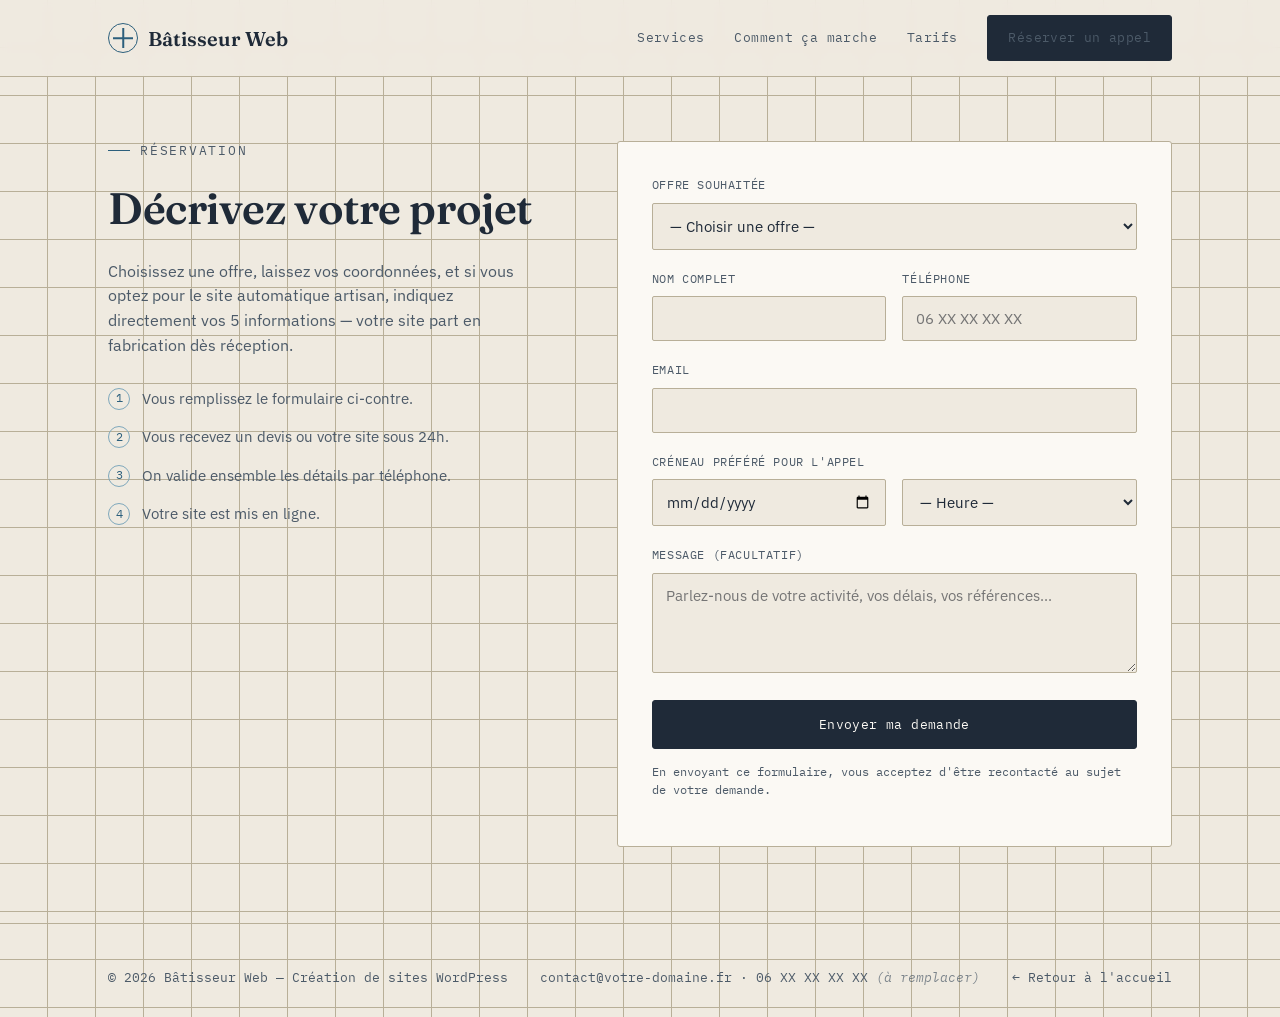
==== reservation.html @ 996fd353 "update profil" ====
<!DOCTYPE html>
<html lang="fr">
<head>
<meta charset="UTF-8">
<meta name="viewport" content="width=device-width, initial-scale=1.0">
<title>Devis Gratuit Site WordPress | Réservation — Bâtisseur Web</title>
<meta name="description" content="Demandez votre devis gratuit pour un site WordPress vitrine, professionnel, e-commerce ou un site automatique pour artisan. Réponse sous 24h.">
<meta name="robots" content="index, follow">
<link rel="canonical" href="https://www.batisseur-web.fr/reservation.html">

<link rel="preconnect" href="https://fonts.googleapis.com">
<link rel="preconnect" href="https://fonts.gstatic.com" crossorigin>
<link rel="preload" as="style" href="https://fonts.googleapis.com/css2?family=Fraunces:opsz,wght@9..144,400;9..144,600&family=IBM+Plex+Mono:wght@400;500;600&family=IBM+Plex+Sans:wght@400;500;600&display=swap">
<link rel="stylesheet" href="https://fonts.googleapis.com/css2?family=Fraunces:opsz,wght@9..144,400;9..144,600&family=IBM+Plex+Mono:wght@400;500;600&family=IBM+Plex+Sans:wght@400;500;600&display=swap" media="print" onload="this.media='all'">
<noscript><link rel="stylesheet" href="https://fonts.googleapis.com/css2?family=Fraunces:opsz,wght@9..144,400;9..144,600&family=IBM+Plex+Mono:wght@400;500;600&family=IBM+Plex+Sans:wght@400;500;600&display=swap"></noscript>

<link rel="stylesheet" href="styles.css">
</head>
<body>

<header class="site-header">
  <div class="wrap">
    <a href="index.html" class="logo"><span class="mark"></span>Bâtisseur Web</a>
    <nav class="main-nav" id="mainNav">
      <a href="index.html#services">Services</a>
      <a href="index.html#comment-ca-marche">Comment ça marche</a>
      <a href="index.html#tarifs">Tarifs</a>
      <a href="reservation.html" class="btn btn-primary">Réserver un appel</a>
    </nav>
    <button class="nav-toggle" id="navToggle" aria-label="Ouvrir le menu" aria-expanded="false"><span></span></button>
  </div>
</header>

<main>
  <section style="padding-top:64px;">
    <div class="wrap booking-wrap">

      <div class="booking-info">
        <p class="eyebrow">Réservation</p>
        <h1>Décrivez votre projet</h1>
        <p>Choisissez une offre, laissez vos coordonnées, et si vous optez pour le site automatique artisan, indiquez directement vos 5 informations — votre site part en fabrication dès réception.</p>

        <ul class="info-list">
          <li><span class="idx">1</span> Vous remplissez le formulaire ci-contre.</li>
          <li><span class="idx">2</span> Vous recevez un devis ou votre site sous 24h.</li>
          <li><span class="idx">3</span> On valide ensemble les détails par téléphone.</li>
          <li><span class="idx">4</span> Votre site est mis en ligne.</li>
        </ul>
      </div>

      <div>
        <form class="booking-form" id="bookingForm" novalidate>

          <div class="field">
            <label for="offre">Offre souhaitée</label>
            <select id="offre" name="offre" required>
              <option value="">— Choisir une offre —</option>
              <option value="essentiel">Site Vitrine Essentiel — 300 € à 600 €</option>
              <option value="professionnel">Site Professionnel — 700 € à 1 500 €</option>
              <option value="ecommerce">Site E-commerce — 1 200 € à 3 000 €+</option>
              <option value="artisan">Site Automatique Artisan — 5 informations</option>
              <option value="autre">Autre / je ne sais pas encore</option>
            </select>
          </div>

          <div class="field-row">
            <div class="field">
              <label for="nom">Nom complet</label>
              <input type="text" id="nom" name="nom" required autocomplete="name">
            </div>
            <div class="field">
              <label for="telephone">Téléphone</label>
              <input type="tel" id="telephone" name="telephone" required autocomplete="tel" placeholder="06 XX XX XX XX">
            </div>
          </div>

          <div class="field">
            <label for="email">Email</label>
            <input type="email" id="email" name="email" required autocomplete="email">
          </div>

          <!-- Champs spécifiques à l'offre Artisan -->
          <fieldset class="artisan-fields" id="artisanFields">
            <legend>Les 5 informations de votre site</legend>

            <div class="field-row">
              <div class="field">
                <label for="metier">01 — Métier</label>
                <input type="text" id="metier" name="metier" placeholder="Plombier">
              </div>
              <div class="field">
                <label for="ville">02 — Ville</label>
                <input type="text" id="ville" name="ville" placeholder="Lyon">
              </div>
            </div>

            <div class="field">
              <label for="services_artisan">04 — Services proposés</label>
              <input type="text" id="services_artisan" name="services_artisan" placeholder="Dépannage, fuite, chaudière">
            </div>

            <div class="field">
              <label for="horaires">05 — Horaires</label>
              <input type="text" id="horaires" name="horaires" placeholder="8h – 19h">
            </div>
            <p class="form-note">Le téléphone (03) est repris automatiquement du champ ci-dessus.</p>
          </fieldset>

          <div class="field">
            <label for="creneau">Créneau préféré pour l'appel</label>
            <div class="field-row">
              <input type="date" id="date" name="date">
              <select id="creneau" name="creneau">
                <option value="">— Heure —</option>
                <option>9h – 11h</option>
                <option>11h – 13h</option>
                <option>14h – 16h</option>
                <option>16h – 18h</option>
              </select>
            </div>
          </div>

          <div class="field">
            <label for="message">Message (facultatif)</label>
            <textarea id="message" name="message" placeholder="Parlez-nous de votre activité, vos délais, vos références..."></textarea>
          </div>

          <button type="submit" class="btn btn-primary" style="width:100%; justify-content:center; padding:15px;">Envoyer ma demande</button>
          <p class="form-note">En envoyant ce formulaire, vous acceptez d'être recontacté au sujet de votre demande.</p>
        </form>

        <div class="confirm-box" id="confirmBox">
          <div class="stamp-badge" style="margin:0 auto 16px;">Demande<br>reçue<br>✓</div>
          <h3>Merci — votre demande est enregistrée</h3>
          <p>Nous revenons vers vous sous 24h avec votre devis ou votre site.</p>
        </div>

      </div>
    </div>
  </section>
</main>

<footer>
  <div class="wrap">
    <span>© 2026 Bâtisseur Web — Création de sites WordPress</span>
    <span>contact@votre-domaine.fr · 06 XX XX XX XX <em style="opacity:.7">(à remplacer)</em></span>
    <a href="index.html">← Retour à l'accueil</a>
  </div>
</footer>

<script src="script.js"></script>
</body>
</html>
---- styles.css ----
/* =========================================================
   Bâtisseur Web — design tokens
   Concept: architect's blueprint / cahier des charges
   ========================================================= */

/* Fonts are loaded from <link> tags in <head> (preconnect + swap)
   instead of @import here, so the CSS itself never blocks on a
   second network round-trip — better First Contentful Paint. */

:root{
  --paper: #EFEAE0;
  --paper-dark: #E2DAC5;
  --ink: #1F2A38;
  --ink-soft: #4C5A68;
  --blueprint: #2C5F7C;
  --blueprint-deep: #1B3A4D;
  --blueprint-light: #7FA8BC;
  --stamp: #B23A2F;
  --stamp-dark: #8C2C22;
  --line: #B8AF98;
  --white: #FBF9F4;

  --font-display: 'Fraunces', serif;
  --font-mono: 'IBM Plex Mono', monospace;
  --font-body: 'IBM Plex Sans', sans-serif;

  --radius: 3px;
}

*{ box-sizing: border-box; }
html{ scroll-behavior: smooth; }

body{
  margin:0;
  background: var(--paper);
  color: var(--ink);
  font-family: var(--font-body);
  font-size: 16px;
  line-height: 1.55;
  background-image:
    linear-gradient(var(--line) 1px, transparent 1px),
    linear-gradient(90deg, var(--line) 1px, transparent 1px);
  background-size: 48px 48px;
  background-position: -1px -1px;
}

img{ max-width:100%; display:block; }
a{ color: inherit; }

.wrap{
  max-width: 1120px;
  margin: 0 auto;
  padding: 0 28px;
}

/* -------------------- Eyebrow / labels -------------------- */
.eyebrow{
  font-family: var(--font-mono);
  font-size: 12.5px;
  letter-spacing: .14em;
  text-transform: uppercase;
  color: var(--blueprint);
  display:flex;
  align-items:center;
  gap:10px;
  margin: 0 0 14px 0;
}
.eyebrow::before{
  content:"";
  width: 22px;
  height: 1px;
  background: var(--blueprint);
  display:inline-block;
}

h1,h2,h3{
  font-family: var(--font-display);
  font-weight: 600;
  margin: 0;
  color: var(--ink);
  letter-spacing: -0.01em;
}

/* -------------------- Header -------------------- */
.site-header{
  position: sticky;
  top:0;
  z-index: 50;
  background: rgba(239,234,224,.92);
  backdrop-filter: blur(6px);
  border-bottom: 1px solid var(--line);
}
.site-header .wrap{
  display:flex;
  align-items:center;
  justify-content:space-between;
  height: 76px;
}
.logo{
  display:flex;
  align-items:center;
  gap:10px;
  font-family: var(--font-display);
  font-weight:600;
  font-size: 20px;
  text-decoration:none;
  color: var(--ink);
}
.logo .mark{
  width: 30px; height: 30px;
  border: 1.5px solid var(--blueprint);
  border-radius: 50%;
  position: relative;
  flex-shrink:0;
}
.logo .mark::before, .logo .mark::after{
  content:"";
  position:absolute;
  background: var(--blueprint);
}
.logo .mark::before{ top:50%; left:4px; right:4px; height:1.5px; transform:translateY(-50%); }
.logo .mark::after{ left:50%; top:4px; bottom:4px; width:1.5px; transform:translateX(-50%); }

nav.main-nav{
  display:flex;
  align-items:center;
  gap: 30px;
}
nav.main-nav a{
  font-family: var(--font-mono);
  font-size: 13px;
  text-decoration:none;
  color: var(--ink-soft);
  letter-spacing:.03em;
  transition: color .15s ease;
}
nav.main-nav a:hover, nav.main-nav a:focus-visible{ color: var(--blueprint); }

.btn{
  display:inline-flex;
  align-items:center;
  gap:8px;
  font-family: var(--font-mono);
  font-size: 13px;
  letter-spacing:.03em;
  text-decoration:none;
  padding: 12px 20px;
  border-radius: var(--radius);
  border: 1.5px solid var(--ink);
  cursor:pointer;
  transition: transform .15s ease, background .15s ease, color .15s ease;
}
.btn:focus-visible{ outline: 2px solid var(--blueprint); outline-offset: 3px; }
.btn-primary{
  background: var(--ink);
  color: var(--white);
  border-color: var(--ink);
}
.btn-primary:hover{ background: var(--blueprint-deep); border-color: var(--blueprint-deep); transform: translateY(-1px); }
.btn-stamp{
  background: transparent;
  color: var(--stamp);
  border-color: var(--stamp);
}
.btn-stamp:hover{ background: var(--stamp); color: var(--white); transform: translateY(-1px); }
.btn-ghost{
  background: transparent;
  border-color: var(--line);
  color: var(--ink);
}
.btn-ghost:hover{ border-color: var(--ink); }

.nav-toggle{
  display:none;
  background:none;
  border: 1.5px solid var(--ink);
  border-radius: var(--radius);
  width: 40px; height: 36px;
  cursor:pointer;
  position: relative;
}
.nav-toggle span, .nav-toggle span::before, .nav-toggle span::after{
  content:"";
  position:absolute;
  left:9px; right:9px;
  height:1.5px;
  background: var(--ink);
}
.nav-toggle span{ top:50%; transform: translateY(-50%); }
.nav-toggle span::before{ top:-7px; }
.nav-toggle span::after{ top:7px; }

/* -------------------- Hero -------------------- */
.hero{
  padding: 90px 0 70px;
  position: relative;
}
.hero-grid{
  display:grid;
  grid-template-columns: 1.05fr .95fr;
  gap: 56px;
  align-items:center;
}
.hero h1{
  font-size: clamp(34px, 4.6vw, 58px);
  line-height: 1.06;
}
.hero h1 em{
  font-style: italic;
  color: var(--blueprint);
}
.hero p.lead{
  font-size: 18px;
  color: var(--ink-soft);
  max-width: 46ch;
  margin: 22px 0 32px;
}
.hero-ctas{
  display:flex;
  align-items:center;
  gap: 22px;
  flex-wrap: wrap;
}

/* stamp badge */
.stamp-badge{
  width: 96px; height: 96px;
  border: 2px solid var(--stamp);
  border-radius: 50%;
  display:flex;
  align-items:center;
  justify-content:center;
  text-align:center;
  font-family: var(--font-mono);
  font-size: 10.5px;
  letter-spacing: .06em;
  text-transform: uppercase;
  color: var(--stamp);
  transform: rotate(-9deg);
  line-height: 1.35;
  flex-shrink:0;
  position: relative;
}
.stamp-badge::before{
  content:"";
  position:absolute;
  inset: 6px;
  border: 1px dashed var(--stamp);
  border-radius: 50%;
}

/* hero blueprint mock */
.blueprint-card{
  border: 1.5px solid var(--blueprint);
  background: rgba(251,249,244,.55);
  border-radius: var(--radius);
  padding: 18px;
  position:relative;
}
.blueprint-card::before, .blueprint-card::after,
.corner-tl, .corner-br{
  content:"";
}
.corner-marks span{
  position:absolute;
  width: 14px; height: 14px;
  border: 1.5px solid var(--blueprint);
}
.corner-marks span:nth-child(1){ top:-1px; left:-1px; border-right:none; border-bottom:none; }
.corner-marks span:nth-child(2){ top:-1px; right:-1px; border-left:none; border-bottom:none; }
.corner-marks span:nth-child(3){ bottom:-1px; left:-1px; border-right:none; border-top:none; }
.corner-marks span:nth-child(4){ bottom:-1px; right:-1px; border-left:none; border-top:none; }

.browser-frame{
  border: 1.5px dashed var(--blueprint-light);
  border-radius: var(--radius);
  overflow: hidden;
}
.browser-bar{
  display:flex;
  gap:6px;
  align-items:center;
  padding: 9px 12px;
  border-bottom: 1.5px dashed var(--blueprint-light);
  font-family: var(--font-mono);
  font-size: 11px;
  color: var(--blueprint);
}
.browser-bar .dot{ width:7px; height:7px; border-radius:50%; border:1.2px solid var(--blueprint); }
.browser-body{ padding: 20px; display:grid; gap: 10px; }
.bp-block{
  border: 1px dashed var(--blueprint-light);
  border-radius: 2px;
  position: relative;
  padding: 10px 12px;
}
.bp-block .tag{
  position:absolute;
  top:-9px; left:10px;
  background: var(--paper);
  padding: 0 6px;
  font-family: var(--font-mono);
  font-size: 10px;
  color: var(--blueprint);
  letter-spacing:.05em;
}
.bp-block.header{ height: 34px; }
.bp-block.hero-block{ height: 70px; }
.bp-block.grid3{ display:grid; grid-template-columns: repeat(3,1fr); gap:8px; height: 46px; padding:8px; }
.bp-block.grid3 > div{ border:1px dashed var(--blueprint-light); }
.bp-block.footer{ height: 26px; }

/* -------------------- Sections -------------------- */
section{ padding: 76px 0; }
.section-head{
  display:flex;
  align-items:flex-end;
  justify-content:space-between;
  gap: 24px;
  margin-bottom: 44px;
  flex-wrap: wrap;
}
.section-head h2{ font-size: clamp(26px,3vw,36px); }
.section-head p{ color: var(--ink-soft); max-width: 48ch; margin: 10px 0 0; }

/* -------------------- Service cards -------------------- */
.services-grid{
  display:grid;
  grid-template-columns: repeat(3, 1fr);
  gap: 22px;
}
.card{
  background: var(--white);
  border: 1px solid var(--line);
  border-radius: var(--radius);
  padding: 26px 24px 24px;
  display:flex;
  flex-direction:column;
  position: relative;
  transition: border-color .15s ease, transform .15s ease;
}
.card:hover{ border-color: var(--blueprint); transform: translateY(-2px); }
.card .num{
  font-family: var(--font-mono);
  font-size: 12px;
  color: var(--blueprint-light);
  letter-spacing:.08em;
}
.card h3{ font-size: 22px; margin: 10px 0 6px; }
.card .price{
  font-family: var(--font-mono);
  color: var(--stamp);
  font-size: 15px;
  margin-bottom: 16px;
}
.card ul{
  list-style:none;
  padding:0;
  margin: 0 0 24px;
  display:grid;
  gap: 9px;
  flex-grow:1;
}
.card ul li{
  font-size: 14.5px;
  color: var(--ink-soft);
  padding-left: 18px;
  position: relative;
}
.card ul li::before{
  content:"—";
  position:absolute;
  left:0;
  color: var(--blueprint-light);
}
.card .btn{ align-self:flex-start; }

/* featured artisan card */
.card.featured{
  grid-column: 1 / -1;
  background: var(--blueprint-deep);
  color: var(--white);
  border-color: var(--blueprint-deep);
  display:grid;
  grid-template-columns: 1.1fr .9fr;
  gap: 30px;
  padding: 34px;
}
.card.featured .num{ color: var(--blueprint-light); }
.card.featured h3{ color: var(--white); font-size: 26px; }
.card.featured .price{ color: #E7A79A; }
.card.featured ul li{ color: rgba(251,249,244,.8); }
.card.featured ul li::before{ color: var(--blueprint-light); }
.card.featured .btn-primary{ background: var(--stamp); border-color: var(--stamp); color: var(--white); }
.card.featured .btn-primary:hover{ background: var(--stamp-dark); border-color: var(--stamp-dark); }

.mini-flow{
  display:flex;
  flex-direction:column;
  gap: 10px;
  justify-content:center;
}
.mini-flow .row{
  display:flex;
  align-items:center;
  gap: 10px;
  font-family: var(--font-mono);
  font-size: 12.5px;
  color: rgba(251,249,244,.85);
}
.mini-flow .row .dot{
  width: 20px; height:20px;
  border-radius:50%;
  border: 1px solid var(--blueprint-light);
  display:flex; align-items:center; justify-content:center;
  font-size: 10px;
  flex-shrink:0;
}

/* -------------------- How it works / blueprint diagram -------------------- */
.diagram{
  border: 1px solid var(--line);
  background: var(--white);
  border-radius: var(--radius);
  padding: 40px clamp(16px,4vw,48px);
  overflow-x:auto;
}
.diagram svg{ display:block; margin: 0 auto; }

/* -------------------- Table -------------------- */
.compare{
  width:100%;
  border-collapse: collapse;
  font-size: 14.5px;
  background: var(--white);
  border: 1px solid var(--line);
}
.compare th, .compare td{
  border: 1px solid var(--line);
  padding: 13px 16px;
  text-align:left;
}
.compare thead th{
  font-family: var(--font-mono);
  font-size: 12px;
  letter-spacing:.05em;
  text-transform:uppercase;
  color: var(--blueprint);
  background: var(--paper-dark);
}
.compare td.check{ text-align:center; color: var(--blueprint); font-weight:600; }

/* -------------------- Maintenance strip -------------------- */
.strip{
  border-top: 1px solid var(--line);
  border-bottom: 1px solid var(--line);
  padding: 46px 0;
}
.strip .wrap{
  display:flex;
  align-items:center;
  justify-content:space-between;
  gap: 30px;
  flex-wrap:wrap;
}
.strip h3{ font-size: 22px; }
.strip p{ color: var(--ink-soft); margin: 8px 0 0; max-width: 52ch; }

/* -------------------- CTA banner -------------------- */
.cta-banner{
  background: var(--ink);
  color: var(--white);
  border-radius: var(--radius);
  padding: 56px clamp(24px,5vw,64px);
  text-align:center;
  position: relative;
}
.cta-banner h2{ color: var(--white); font-size: clamp(26px,3.4vw,38px); }
.cta-banner p{ color: rgba(251,249,244,.75); margin: 14px 0 30px; }

/* -------------------- Footer -------------------- */
footer{
  border-top: 1px solid var(--line);
  padding: 44px 0 30px;
}
footer .wrap{
  display:flex;
  justify-content:space-between;
  gap: 24px;
  flex-wrap:wrap;
  font-family: var(--font-mono);
  font-size: 12.5px;
  color: var(--ink-soft);
}
footer a{ text-decoration:none; }
footer a:hover{ color: var(--blueprint); }

/* -------------------- Booking form (reservation.html) -------------------- */
.booking-wrap{
  display:grid;
  grid-template-columns: .95fr 1.15fr;
  gap: 50px;
  align-items:flex-start;
}
.booking-info h1{ font-size: clamp(30px,4vw,44px); margin-bottom: 16px; }
.booking-info p{ color: var(--ink-soft); max-width: 42ch; }
.info-list{ list-style:none; padding:0; margin: 30px 0 0; display:grid; gap:16px; }
.info-list li{
  display:flex; gap:12px; align-items:flex-start;
  font-size: 14.5px; color: var(--ink-soft);
}
.info-list .idx{
  font-family: var(--font-mono);
  color: var(--blueprint);
  font-size: 12px;
  border: 1px solid var(--blueprint-light);
  border-radius: 50%;
  width: 22px; height:22px;
  display:flex; align-items:center; justify-content:center;
  flex-shrink:0;
}

form.booking-form{
  background: var(--white);
  border: 1px solid var(--line);
  border-radius: var(--radius);
  padding: 34px;
}
.field{ margin-bottom: 20px; }
.field label{
  display:block;
  font-family: var(--font-mono);
  font-size: 12px;
  letter-spacing:.05em;
  text-transform:uppercase;
  color: var(--ink-soft);
  margin-bottom: 8px;
}
.field input, .field select, .field textarea{
  width:100%;
  font-family: var(--font-body);
  font-size: 15px;
  padding: 12px 13px;
  border: 1.3px solid var(--line);
  border-radius: 2px;
  background: var(--paper);
  color: var(--ink);
}
.field input:focus, .field select:focus, .field textarea:focus{
  outline: none;
  border-color: var(--blueprint);
  background: var(--white);
}
.field textarea{ resize: vertical; min-height: 100px; }
.field-row{ display:grid; grid-template-columns: 1fr 1fr; gap: 16px; }

fieldset.artisan-fields{
  border: 1px dashed var(--blueprint-light);
  border-radius: 2px;
  padding: 18px 18px 4px;
  margin: 0 0 22px;
  display:none;
}
fieldset.artisan-fields.active{ display:block; }
fieldset.artisan-fields legend{
  font-family: var(--font-mono);
  font-size: 11.5px;
  color: var(--blueprint);
  padding: 0 8px;
  letter-spacing:.05em;
  text-transform: uppercase;
}

.form-note{
  font-family: var(--font-mono);
  font-size: 12px;
  color: var(--ink-soft);
  margin-top: 14px;
}

.confirm-box{
  display:none;
  border: 1.5px solid var(--blueprint);
  border-radius: var(--radius);
  padding: 26px;
  text-align:center;
  background: var(--paper-dark);
}
.confirm-box.active{ display:block; }
.confirm-box .stamp-badge{ margin: 0 auto 16px; }
.confirm-box h3{ font-size: 20px; }
.confirm-box p{ color: var(--ink-soft); margin: 10px 0 0; }

/* -------------------- Responsive -------------------- */
@media (max-width: 880px){
  nav.main-nav{
    position:absolute;
    top:76px; left:0; right:0;
    background: var(--paper);
    border-bottom: 1px solid var(--line);
    flex-direction:column;
    align-items:flex-start;
    padding: 20px 28px 28px;
    gap: 18px;
    display:none;
  }
  nav.main-nav.open{ display:flex; }
  .nav-toggle{ display:block; }
  .hero-grid{ grid-template-columns: 1fr; }
  .services-grid{ grid-template-columns: 1fr; }
  .card.featured{ grid-template-columns: 1fr; }
  .booking-wrap{ grid-template-columns: 1fr; }
  .field-row{ grid-template-columns: 1fr; }
}

/* Comparison table -> stacked cards on narrow screens, so nothing
   overflows or forces horizontal scrolling on mobile. */
@media (max-width: 700px){
  .compare{ border: none; }
  .compare thead{
    position:absolute;
    width:1px; height:1px;
    overflow:hidden;
    clip: rect(0 0 0 0);
    white-space:nowrap;
  }
  .compare, .compare tbody, .compare tr, .compare td{ display:block; width:100%; }
  .compare tr{
    border: 1px solid var(--line);
    border-radius: var(--radius);
    margin-bottom: 14px;
    overflow:hidden;
    background: var(--white);
  }
  .compare td{
    border: none;
    border-bottom: 1px solid var(--line);
    display:flex;
    align-items:center;
    justify-content:space-between;
    gap: 14px;
    padding: 12px 16px;
    text-align:right;
  }
  .compare td:first-child{
    background: var(--paper-dark);
    font-family: var(--font-display);
    font-weight: 600;
    justify-content:flex-start;
    text-align:left;
  }
  .compare td:first-child::before{ content:none; }
  .compare tr td:last-child{ border-bottom:none; }
  .compare td::before{
    content: attr(data-label);
    font-family: var(--font-mono);
    font-size: 11px;
    letter-spacing:.05em;
    text-transform: uppercase;
    color: var(--blueprint);
    text-align:left;
  }
}

@media (prefers-reduced-motion: reduce){
  *{ transition: none !important; scroll-behavior: auto !important; }
}
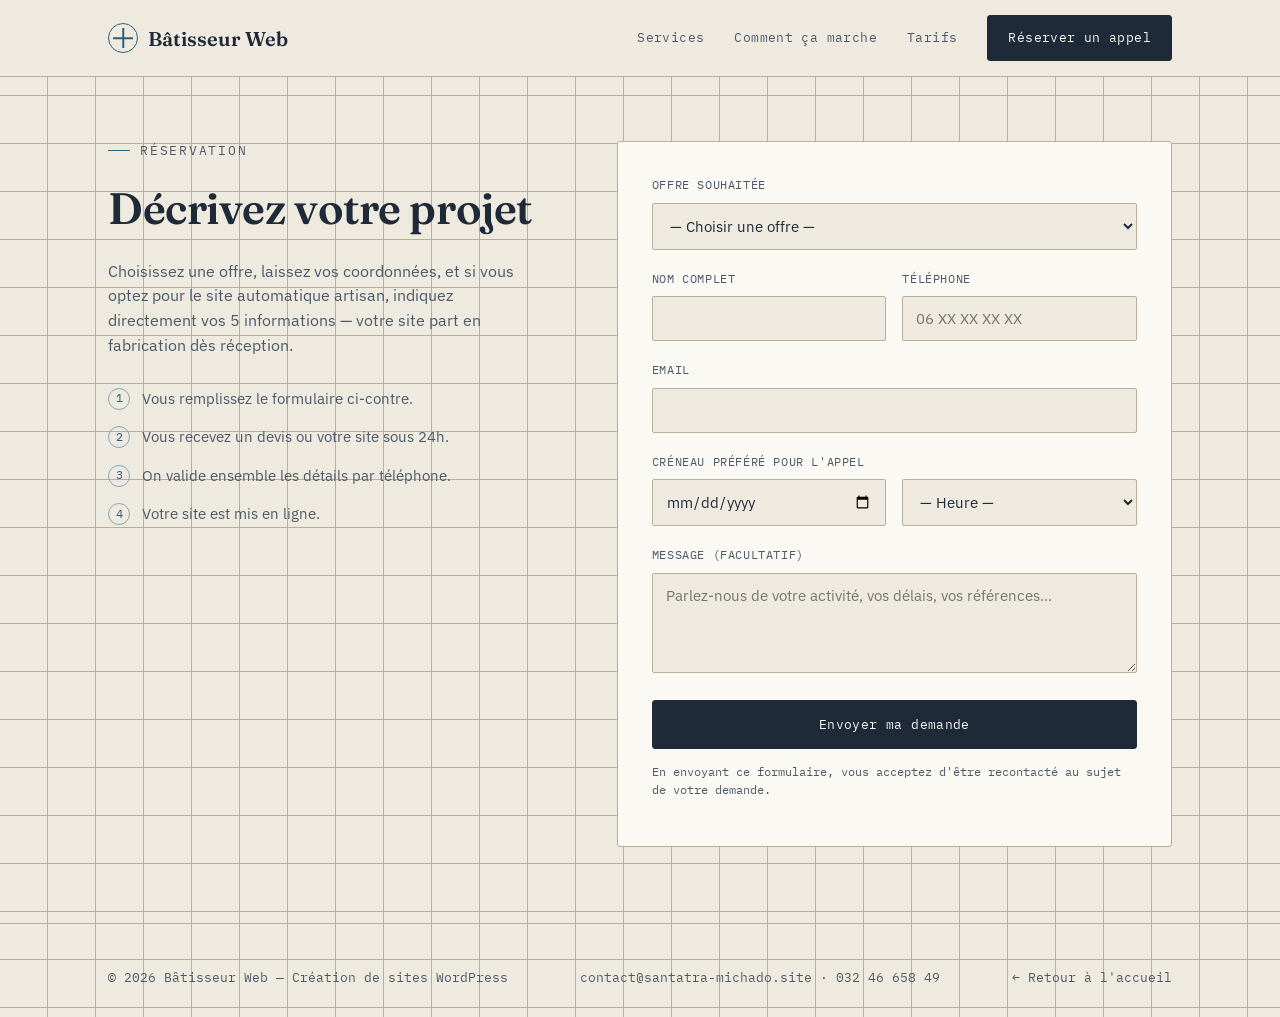
==== commit 94e42782: "update data" ====
--- a/reservation.html
+++ b/reservation.html
@@ -143,7 +143,7 @@
 <footer>
   <div class="wrap">
     <span>© 2026 Bâtisseur Web — Création de sites WordPress</span>
-    <span>contact@votre-domaine.fr · 06 XX XX XX XX <em style="opacity:.7">(à remplacer)</em></span>
+    <span>contact@santatra-michado.site · 032 46 658 49</span>
     <a href="index.html">← Retour à l'accueil</a>
   </div>
 </footer>
--- a/styles.css
+++ b/styles.css
@@ -153,7 +153,7 @@
 .btn:focus-visible{ outline: 2px solid var(--blueprint); outline-offset: 3px; }
 .btn-primary{
   background: var(--ink);
-  color: var(--white);
+  color: var(--white)!important;
   border-color: var(--ink);
 }
 .btn-primary:hover{ background: var(--blueprint-deep); border-color: var(--blueprint-deep); transform: translateY(-1px); }
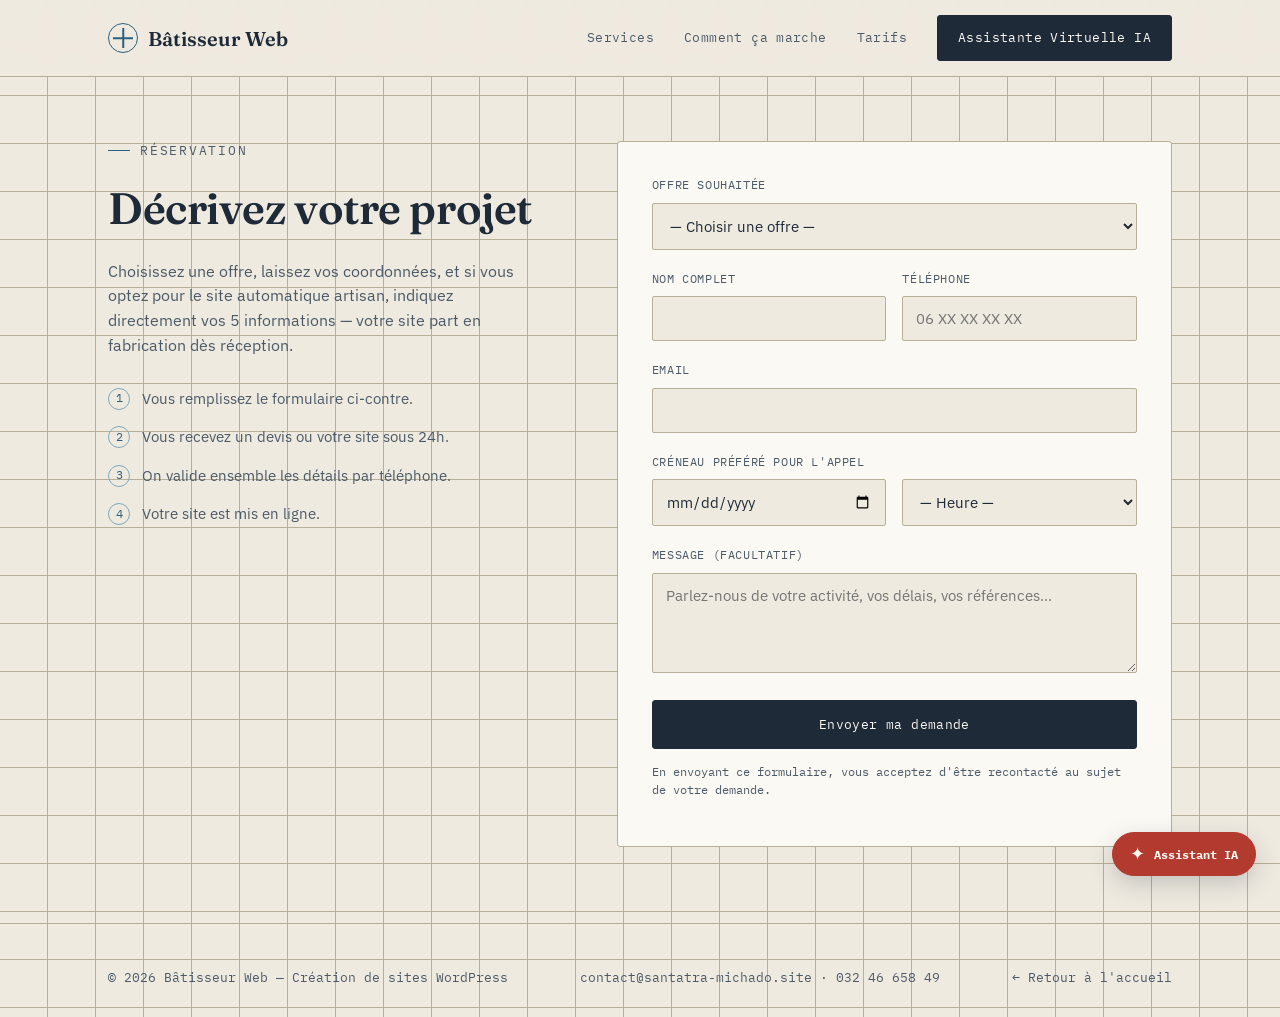
==== commit d73d7d65: "add assistante viirtuelle IA" ====
--- a/reservation.html
+++ b/reservation.html
@@ -25,7 +25,7 @@
       <a href="index.html#services">Services</a>
       <a href="index.html#comment-ca-marche">Comment ça marche</a>
       <a href="index.html#tarifs">Tarifs</a>
-      <a href="reservation.html" class="btn btn-primary">Réserver un appel</a>
+      <a href="assistante-virtuelle-ia.html" class="btn btn-primary">Assistante Virtuelle IA</a>
     </nav>
     <button class="nav-toggle" id="navToggle" aria-label="Ouvrir le menu" aria-expanded="false"><span></span></button>
   </div>
--- a/styles.css
+++ b/styles.css
@@ -590,6 +590,31 @@
 .confirm-box .stamp-badge{ margin: 0 auto 16px; }
 .confirm-box h3{ font-size: 20px; }
 .confirm-box p{ color: var(--ink-soft); margin: 10px 0 0; }
+
+/* -------------------- AI assistant -------------------- */
+.sr-only{ position:absolute; width:1px; height:1px; padding:0; margin:-1px; overflow:hidden; clip:rect(0,0,0,0); white-space:nowrap; border:0; }
+.ai-assistant{ position:fixed; right:24px; bottom:24px; z-index:60; font-family:var(--font-body); }
+.ai-panel[hidden]{ display:none !important; }
+.ai-launcher{ display:flex; align-items:center; gap:9px; margin-left:auto; border:1px solid var(--stamp); border-radius:24px; background:var(--stamp); color:var(--white); padding:12px 17px; font-family:var(--font-mono); font-size:12px; cursor:pointer; box-shadow:0 8px 24px rgba(31,42,56,.2); }
+.ai-launcher span{ font-size:18px; line-height:1; }
+.ai-panel{ width:min(380px, calc(100vw - 32px)); height:min(570px, calc(100vh - 110px)); display:flex; flex-direction:column; background:var(--white); border:1px solid var(--blueprint); box-shadow:0 15px 45px rgba(31,42,56,.24); margin-bottom:12px; }
+.ai-header{ display:flex; justify-content:space-between; gap:14px; padding:18px; background:var(--blueprint-deep); color:var(--white); }
+.ai-header strong{ display:block; font-family:var(--font-display); font-size:19px; font-weight:600; }
+.ai-kicker{ display:block; color:var(--blueprint-light); font-family:var(--font-mono); font-size:10px; letter-spacing:.08em; text-transform:uppercase; margin-bottom:5px; }
+.ai-close{ align-self:flex-start; border:0; background:none; color:var(--white); font-size:25px; cursor:pointer; line-height:1; }
+.ai-messages{ flex:1; overflow:auto; padding:16px; display:flex; flex-direction:column; gap:10px; background:var(--paper); }
+.ai-message{ max-width:88%; padding:10px 12px; border:1px solid var(--line); font-size:13.5px; line-height:1.45; }
+.ai-message.assistant{ align-self:flex-start; background:var(--white); color:var(--ink); }
+.ai-message.user{ align-self:flex-end; background:var(--blueprint); border-color:var(--blueprint); color:var(--white); }
+.ai-pending{ color:var(--ink-soft); font-style:italic; }
+.ai-suggestions{ display:flex; gap:7px; padding:10px 12px 0; overflow:auto; background:var(--white); }
+.ai-suggestions button{ flex-shrink:0; border:1px solid var(--blueprint-light); border-radius:15px; background:var(--white); color:var(--blueprint); padding:7px 9px; font-family:var(--font-mono); font-size:10px; cursor:pointer; }
+.ai-form{ display:flex; gap:8px; padding:12px; background:var(--white); border-top:1px solid var(--line); }
+.ai-form input{ min-width:0; flex:1; border:1px solid var(--line); background:var(--paper); padding:10px; font:14px var(--font-body); color:var(--ink); }
+.ai-form input:focus{ outline:1px solid var(--blueprint); }
+.ai-form button{ width:40px; border:1px solid var(--ink); background:var(--ink); color:var(--white); font-size:19px; cursor:pointer; }
+.ai-booking{ display:block; padding:0 12px 14px; background:var(--white); color:var(--stamp); font-family:var(--font-mono); font-size:11px; text-decoration:none; }
+.ai-booking:hover{ text-decoration:underline; }
 
 /* -------------------- Responsive -------------------- */
 @media (max-width: 880px){
@@ -616,6 +641,8 @@
 /* Comparison table -> stacked cards on narrow screens, so nothing
    overflows or forces horizontal scrolling on mobile. */
 @media (max-width: 700px){
+  .ai-assistant{ right:16px; bottom:16px; }
+  .ai-panel{ height:min(570px, calc(100vh - 96px)); }
   .compare{ border: none; }
   .compare thead{
     position:absolute;
@@ -665,3 +692,85 @@
 @media (prefers-reduced-motion: reduce){
   *{ transition: none !important; scroll-behavior: auto !important; }
 }
+
+/* -------------------- Assistante virtuelle IA -------------------- */
+.ia-hero{ padding:90px 0 76px; }
+.ia-hero-grid{ display:grid; grid-template-columns:1.05fr .95fr; gap:56px; align-items:center; }
+.ia-hero h1{ font-size:clamp(38px, 5vw, 62px); line-height:1.05; }
+.ia-hero h1 em{ color:var(--blueprint); }
+.ia-hero .lead{ max-width:48ch; color:var(--ink-soft); font-size:18px; margin:22px 0 32px; }
+.ia-console{ background:var(--blueprint-deep); color:var(--white); border:1px solid var(--blueprint); padding:18px; box-shadow:10px 10px 0 rgba(44,95,124,.16); }
+.ia-console-bar{ border-bottom:1px dashed var(--blueprint-light); padding:0 0 13px; font:11px var(--font-mono); color:var(--blueprint-light); }
+.ia-console-bar span{ display:inline-block; width:7px; height:7px; border:1px solid var(--blueprint-light); border-radius:50%; margin-right:5px; }
+.ia-console-label{ color:var(--blueprint-light); font:10px var(--font-mono); letter-spacing:.1em; margin:20px 0 12px; }
+.ia-bubble{ max-width:88%; padding:12px 14px; margin:10px 0; font-size:14px; line-height:1.45; }
+.ia-bubble.client{ margin-left:auto; background:rgba(127,168,188,.24); border:1px solid var(--blueprint-light); }
+.ia-bubble.assistant{ background:var(--white); color:var(--ink); }
+.ia-data{ display:flex; justify-content:space-between; gap:10px; flex-wrap:wrap; margin-top:22px; padding:13px 0 0; border-top:1px dashed var(--blueprint-light); font:11px var(--font-mono); color:var(--blueprint-light); }
+.ia-data b{ color:#E7A79A; font-weight:500; }
+.ia-problem-grid{ display:grid; grid-template-columns:repeat(3,1fr); gap:12px; }
+.ia-problem-grid span{ background:var(--white); border:1px solid var(--line); padding:18px; color:var(--ink-soft); font-size:14px; }
+.ia-problem-grid span::before{ content:"— "; color:var(--stamp); font-family:var(--font-mono); }
+.ia-conclusion{ margin:26px 0 0; color:var(--blueprint-deep); font-family:var(--font-display); font-size:22px; }
+.ia-tinted{ background:rgba(226,218,197,.58); border-top:1px solid var(--line); border-bottom:1px solid var(--line); }
+.ia-capabilities{ display:grid; grid-template-columns:repeat(4,1fr); gap:16px; }
+.ia-capabilities article{ border-top:2px solid var(--blueprint); padding:17px 0 0; }
+.ia-capabilities span,.plan-kicker{ color:var(--blueprint); font:11px var(--font-mono); letter-spacing:.09em; text-transform:uppercase; }
+.ia-capabilities h3{ margin:10px 0 8px; font-size:20px; }
+.ia-capabilities p{ margin:0; color:var(--ink-soft); font-size:14px; }
+.ia-flow{ list-style:none; padding:0; margin:0; display:grid; grid-template-columns:repeat(4,1fr); gap:15px; counter-reset:step; }
+.ia-flow li{ position:relative; min-height:142px; padding:22px 18px; background:var(--white); border:1px solid var(--line); display:flex; flex-direction:column; gap:16px; }
+.ia-flow li:not(:last-child)::after{ content:"→"; position:absolute; right:-12px; top:50%; z-index:1; color:var(--stamp); font:24px var(--font-mono); }
+.ia-flow b{ color:var(--blueprint); font:16px var(--font-mono); }
+.ia-flow span{ font-family:var(--font-display); font-size:19px; line-height:1.25; }
+.ia-team-note{ text-align:center; margin:24px 0 0; font:15px var(--font-mono); color:var(--ink-soft); }
+.ia-pricing-section{ background:var(--paper-dark); }
+.ia-pricing-grid{ display:grid; grid-template-columns:repeat(3,1fr); gap:20px; align-items:stretch; }
+.ia-plan{ position:relative; display:flex; flex-direction:column; background:var(--white); border:1px solid var(--line); padding:28px 24px; }
+.ia-plan h3{ font-size:40px; margin:12px 0 6px; }
+.ia-plan h3 small{ color:var(--ink-soft); font:13px var(--font-mono); }
+.ia-plan > p:not(.plan-kicker){ min-height:65px; color:var(--ink-soft); font-size:14px; margin:0 0 20px; }
+.ia-plan ul{ list-style:none; padding:0; margin:0 0 26px; display:grid; gap:9px; flex:1; }
+.ia-plan li{ color:var(--ink-soft); font-size:13.5px; padding-left:16px; position:relative; }
+.ia-plan li::before{ content:"✓"; position:absolute; left:0; color:var(--blueprint); }
+.ia-plan .btn{ align-self:flex-start; }
+.ia-plan-featured{ border:2px solid var(--stamp); transform:translateY(-12px); box-shadow:8px 10px 0 rgba(178,58,47,.14); }
+.ia-plan-featured h3{ color:var(--stamp); }
+.plan-badge{ position:absolute; right:16px; top:-13px; background:var(--stamp); color:var(--white); padding:5px 9px; font:10px var(--font-mono); letter-spacing:.08em; text-transform:uppercase; }
+.ia-price-note{ text-align:center; color:var(--ink-soft); font-size:13px; margin:29px 0 0; }
+.ia-audience-grid{ display:grid; grid-template-columns:repeat(3,1fr); gap:16px; }
+.ia-audience-grid article{ padding:20px; background:var(--white); border:1px solid var(--line); }
+.ia-audience-grid h3{ font-size:20px; margin:0 0 8px; }
+.ia-audience-grid p{ color:var(--ink-soft); font-size:14px; margin:0; }
+.ia-integrations{ display:grid; grid-template-columns:.85fr 1.15fr; gap:52px; align-items:center; }
+.ia-integrations h2{ font-size:clamp(26px,3vw,36px); }
+.ia-integrations p:not(.eyebrow){ color:var(--ink-soft); max-width:42ch; }
+.ia-integrations ul{ display:flex; flex-wrap:wrap; gap:10px; list-style:none; padding:0; margin:0; }
+.ia-integrations li{ padding:10px 13px; border:1px solid var(--blueprint-light); background:var(--white); color:var(--blueprint); font:12px var(--font-mono); }
+.ia-faq-wrap{ display:grid; grid-template-columns:.7fr 1.3fr; gap:50px; align-items:start; }
+.ia-faq{ border-top:1px solid var(--line); }
+.ia-faq details{ border-bottom:1px solid var(--line); background:rgba(251,249,244,.45); }
+.ia-faq summary{ cursor:pointer; padding:17px 40px 17px 0; position:relative; font-family:var(--font-display); font-size:18px; }
+.ia-faq summary::after{ content:"+"; position:absolute; right:2px; color:var(--stamp); font:24px var(--font-mono); top:12px; }
+.ia-faq details[open] summary::after{ content:"−"; }
+.ia-faq p{ margin:0; padding:0 24px 18px 0; color:var(--ink-soft); font-size:14px; }
+.ia-final-ctas{ justify-content:center; }
+.cta-banner .btn-ghost{ color:var(--white); border-color:rgba(251,249,244,.65); }
+.cta-banner .btn-ghost:hover{ border-color:var(--white); }
+
+@media (max-width: 880px){
+  .ia-hero-grid,.ia-integrations,.ia-faq-wrap{ grid-template-columns:1fr; }
+  .ia-capabilities{ grid-template-columns:repeat(2,1fr); }
+  .ia-pricing-grid{ grid-template-columns:1fr; max-width:560px; margin:0 auto; }
+  .ia-plan-featured{ transform:none; }
+  .ia-faq-wrap{ gap:30px; }
+}
+@media (max-width: 700px){
+  .ia-hero{ padding:62px 0 58px; }
+  .ia-problem-grid,.ia-audience-grid{ grid-template-columns:1fr; }
+  .ia-capabilities{ grid-template-columns:1fr; }
+  .ia-flow{ grid-template-columns:1fr; }
+  .ia-flow li{ min-height:0; }
+  .ia-flow li:not(:last-child)::after{ content:"↓"; right:auto; left:50%; top:auto; bottom:-21px; background:var(--paper); padding:0 6px; transform:translateX(-50%); }
+  .ia-console{ box-shadow:6px 6px 0 rgba(44,95,124,.16); }
+}
